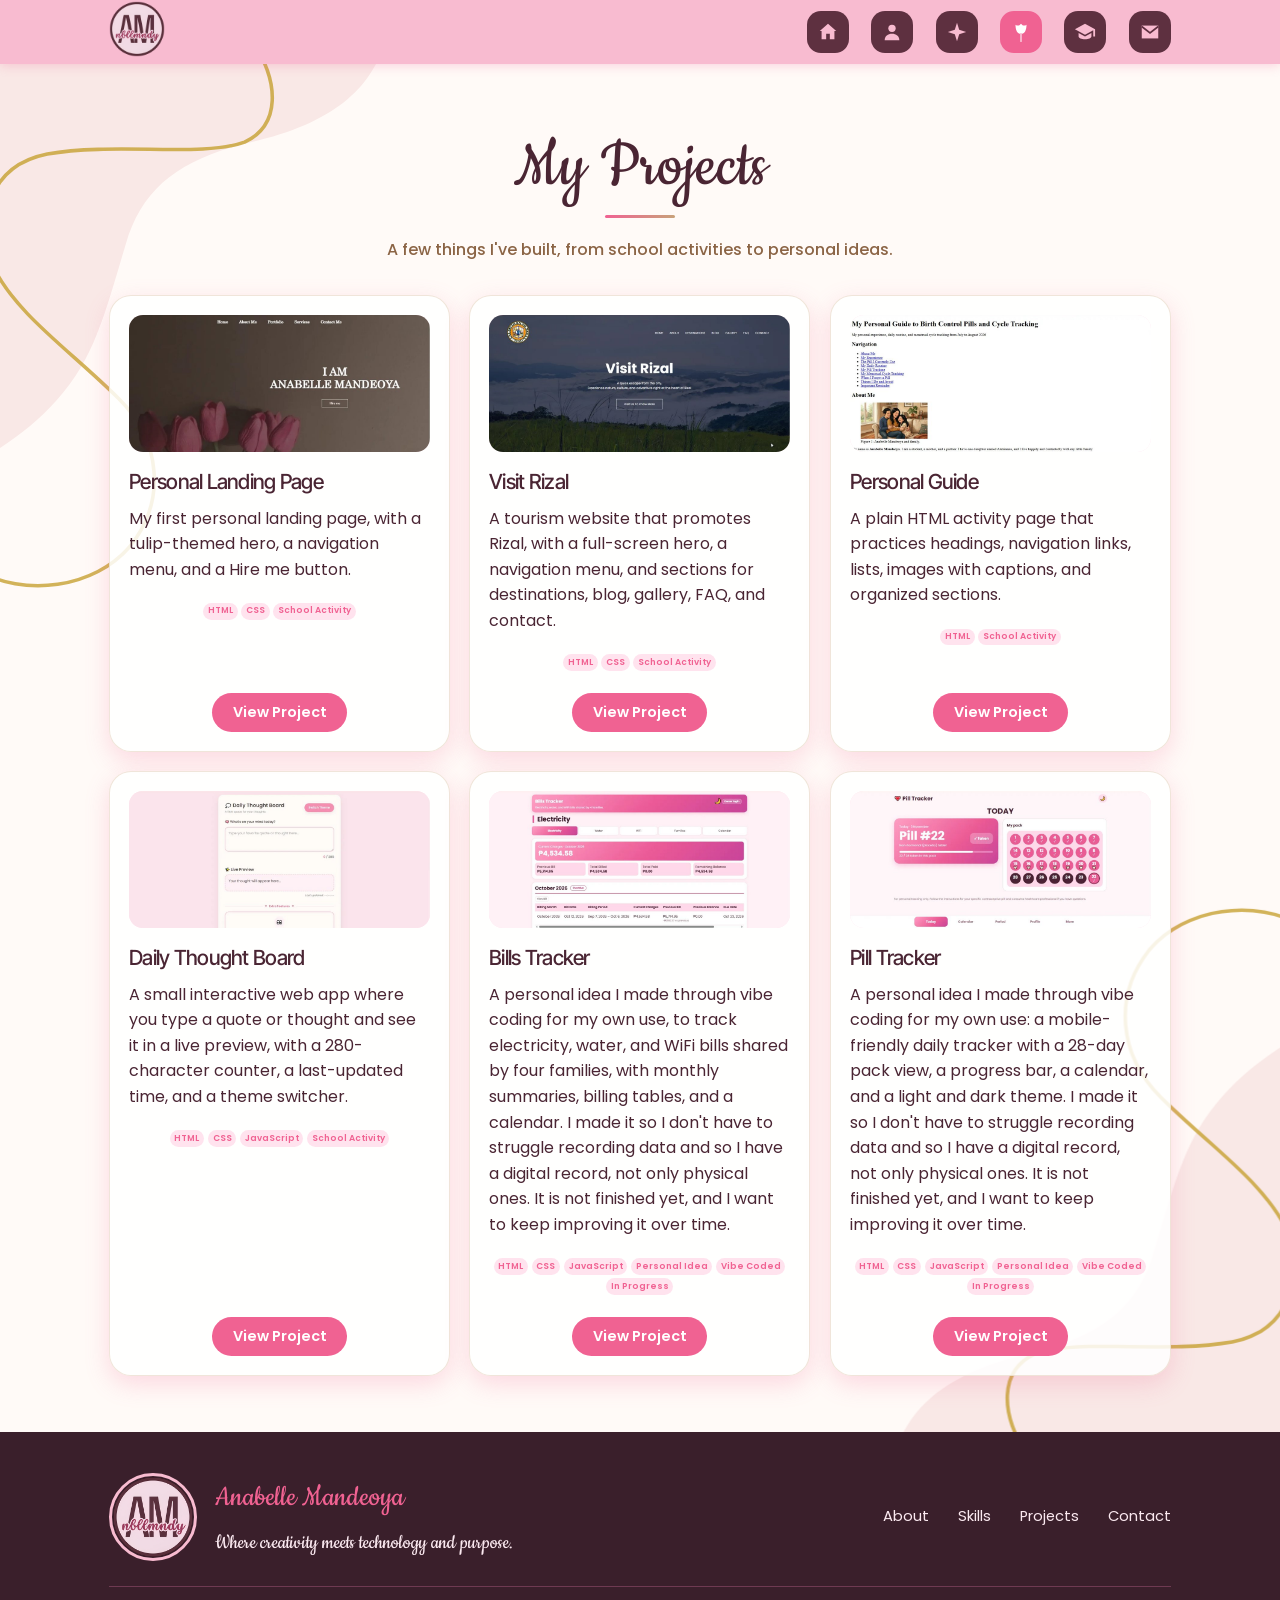
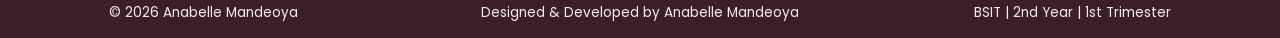
==== projects.html @ c0cf64c8 "Add files via upload" ====
<!doctype html>
<html lang="en">
  <head>
    <meta charset="UTF-8" />
    <meta
      name="viewport"
      content="width=device-width, initial-scale=1, viewport-fit=cover"
    />
    <script>
      document.documentElement.classList.add("js");
    </script>
    <title>My Projects | Anabelle Mandeoya</title>
    <link rel="preconnect" href="https://fonts.googleapis.com" />
    <link rel="preconnect" href="https://fonts.gstatic.com" crossorigin />
    <link
      href="https://fonts.googleapis.com/css2?family=Inter+Tight:wght@400;500;600&family=Poppins:wght@400;500;600;700&family=Cookie&display=swap"
      rel="stylesheet"
    />
    <link
      rel="icon"
      type="image/png"
      sizes="256x256"
      href="images/favicon.png"
    />
    <link rel="apple-touch-icon" href="images/favicon.png" />
    <link rel="stylesheet" href="style.css" />
  </head>
  <body>
    <svg style="position: absolute; width: 0; height: 0" aria-hidden="true">
      <symbol id="tulip" viewBox="0 0 40 70">
        <path
          d="M20 68V30"
          stroke="#7fa38a"
          stroke-width="3"
          stroke-linecap="round"
        />
        <path d="M20 58c-8-2-12-8-12-14 6 1 11 5 12 14z" fill="#9dc2a5" />
        <path
          d="M8 8c0 14 4 26 12 26s12-12 12-26c-4 3-8 3-12-2-4 5-8 5-12 2z"
          fill="#f06292"
        />
        <path d="M20 6c-2 8-2 18 0 28 2-10 2-20 0-28z" fill="#f8b4cb" />
      </symbol>
      <defs>
        <linearGradient id="igg" x1="0" y1="1" x2="1" y2="0">
          <stop offset="0" stop-color="#feda75" />
          <stop offset=".3" stop-color="#fa7e1e" />
          <stop offset=".55" stop-color="#d62976" />
          <stop offset=".8" stop-color="#962fbf" />
          <stop offset="1" stop-color="#4f5bd5" />
        </linearGradient>
      </defs>
      <symbol id="i-html" viewBox="0 0 48 48">
        <path d="M7 5h34l-3.1 34.5L24 44l-13.9-4.5z" fill="#E44D26" />
        <path d="M24 8v33.8l11.3-3.600L38 8z" fill="#F16529" />
        <text
          x="24"
          y="31"
          text-anchor="middle"
          font-family="Poppins,Arial,sans-serif"
          font-weight="700"
          font-size="20"
          fill="#fff"
        >
          5
        </text>
      </symbol>
      <symbol id="i-css" viewBox="0 0 48 48">
        <path d="M7 5h34l-3.1 34.5L24 44l-13.9-4.5z" fill="#1572B6" />
        <path d="M24 8v33.8l11.3-3.600L38 8z" fill="#33A9DC" />
        <text
          x="24"
          y="31"
          text-anchor="middle"
          font-family="Poppins,Arial,sans-serif"
          font-weight="700"
          font-size="20"
          fill="#fff"
        >
          3
        </text>
      </symbol>
      <symbol id="i-js" viewBox="0 0 48 48">
        <rect x="5" y="5" width="38" height="38" rx="3" fill="#F7DF1E" />
        <text
          x="40"
          y="39"
          text-anchor="end"
          font-family="Poppins,Arial,sans-serif"
          font-weight="700"
          font-size="17"
          fill="#000"
        >
          JS
        </text>
      </symbol>
      <symbol id="i-git" viewBox="0 0 48 48">
        <rect
          x="9"
          y="9"
          width="30"
          height="30"
          rx="4"
          transform="rotate(45 24 24)"
          fill="#F05032"
        />
        <path
          d="M24 17v14M25 19l6 5"
          stroke="#fff"
          stroke-width="2.6"
          stroke-linecap="round"
          fill="none"
        />
        <circle cx="24" cy="16" r="3.2" fill="#fff" />
        <circle cx="24" cy="32" r="3.2" fill="#fff" />
        <circle cx="32" cy="25" r="3.2" fill="#fff" />
      </symbol>
      <symbol id="i-fb" viewBox="0 0 48 48">
        <circle cx="24" cy="24" r="21" fill="#1877F2" />
        <path
          d="M26.5 40V27h4.200l.8-5.200h-5v-3.100c0-1.5.7-2.8 2.9-2.800h2.200v-4.400c-.4-.1-1.9-.3-3.6-.3-4.2 0-6.7 2.6-6.7 7.100v3.500H17V27h4.300v13z"
          fill="#fff"
        />
      </symbol>
      <symbol id="i-ig" viewBox="0 0 48 48">
        <rect x="5" y="5" width="38" height="38" rx="11" fill="url(#igg)" />
        <rect
          x="13"
          y="13"
          width="22"
          height="22"
          rx="7"
          fill="none"
          stroke="#fff"
          stroke-width="3"
        />
        <circle
          cx="24"
          cy="24"
          r="5.5"
          fill="none"
          stroke="#fff"
          stroke-width="3"
        />
        <circle cx="31" cy="17" r="1.8" fill="#fff" />
      </symbol>
      <symbol id="i-in" viewBox="0 0 48 48">
        <rect x="5" y="5" width="38" height="38" rx="6" fill="#0A66C2" />
        <rect x="12" y="19" width="5" height="16" fill="#fff" />
        <circle cx="14.5" cy="13.5" r="3" fill="#fff" />
        <path
          d="M21 19h4.800v2.300c.9-1.6 2.7-2.7 5-2.7 4.5 0 5.4 3 5.4 6.800V35h-5v-8.300c0-2-.1-3.7-2.4-3.700s-2.8 1.8-2.8 3.600V35h-5z"
          fill="#fff"
        />
      </symbol>
      <symbol id="i-gh" viewBox="0 0 24 24">
        <path
          fill="#181717"
          d="M12 .297c-6.630 0-12 5.373-12 12 0 5.303 3.438 9.8 8.205 11.385.6.113.82-.258.82-.577 0-.285-.01-1.040-.015-2.040-3.338.724-4.042-1.610-4.042-1.610C4.422 18.070 3.633 17.7 3.633 17.700c-1.087-.744.084-.729.084-.729 1.205.084 1.838 1.236 1.838 1.236 1.070 1.835 2.809 1.305 3.495.998.108-.776.417-1.305.76-1.605-2.665-.3-5.466-1.332-5.466-5.930 0-1.310.465-2.380 1.235-3.220-.135-.303-.54-1.523.105-3.176 0 0 1.005-.322 3.3 1.230.96-.267 1.980-.399 3-.405 1.020.006 2.040.138 3 .405 2.280-1.552 3.285-1.230 3.285-1.230.645 1.653.24 2.873.12 3.176.765.84 1.230 1.910 1.230 3.220 0 4.610-2.805 5.625-5.475 5.920.42.36.81 1.096.81 2.220 0 1.606-.015 2.896-.015 3.286 0 .315.21.69.825.57C20.565 22.092 24 17.592 24 12.297c0-6.627-5.373-12-12-12"
        />
      </symbol>
      <symbol id="i-tel" viewBox="0 0 48 48">
        <circle cx="24" cy="24" r="21" fill="#25B866" />
        <g transform="translate(12 12)">
          <path
            fill="#fff"
            d="M6.62 10.79c1.44 2.83 3.76 5.14 6.59 6.59l2.2-2.2c.27-.27.67-.36 1.02-.24 1.12.37 2.33.57 3.57.57.55 0 1 .45 1 1V20c0 .55-.45 1-1 1-9.39 0-17-7.61-17-17 0-.55.45-1 1-1h3.5c.55 0 1 .45 1 1 0 1.25.2 2.45.57 3.57.11.35.03.74-.25 1.02l-2.2 2.2z"
          />
        </g>
      </symbol>
      <symbol id="i-php" viewBox="0 0 48 48">
        <ellipse cx="24" cy="24" rx="21" ry="13" fill="#777BB4" />
        <text
          x="24"
          y="29"
          text-anchor="middle"
          font-family="Poppins,Arial,sans-serif"
          font-weight="700"
          font-size="14"
          fill="#fff"
        >
          php
        </text>
      </symbol>
      <symbol id="i-py" viewBox="0 0 48 48">
        <rect x="5" y="5" width="38" height="38" rx="9" fill="#3776AB" />
        <path d="M43 24v10a9 9 0 0 1-9 9H24z" fill="#FFD43B" />
        <text
          x="24"
          y="31"
          text-anchor="middle"
          font-family="Poppins,Arial,sans-serif"
          font-weight="700"
          font-size="18"
          fill="#fff"
        >
          Py
        </text>
      </symbol>
      <symbol id="i-cpp" viewBox="0 0 48 48">
        <path d="M24 3l18 10.500v21L24 45 6 34.500v-21z" fill="#00599C" />
        <text
          x="24"
          y="30"
          text-anchor="middle"
          font-family="Poppins,Arial,sans-serif"
          font-weight="700"
          font-size="15"
          fill="#fff"
        >
          C++
        </text>
      </symbol>
      <symbol id="i-sql" viewBox="0 0 48 48">
        <path d="M7 11v26c0 4 7.6 7 17 7s17-3 17-7V11z" fill="#4479A1" />
        <ellipse cx="24" cy="11" rx="17" ry="7" fill="#8DB8D6" />
        <path
          d="M7 21c0 4 7.6 7 17 7s17-3 17-7M7 31c0 4 7.6 7 17 7s17-3 17-7"
          fill="none"
          stroke="#fff"
          stroke-width="2"
          opacity=".7"
        />
      </symbol>
      <symbol id="m-fb" viewBox="0 0 48 48">
        <path
          fill="currentColor"
          d="M26.5 40V27h4.200l.8-5.200h-5v-3.100c0-1.5.7-2.8 2.9-2.800h2.200v-4.400c-.4-.1-1.9-.3-3.6-.3-4.2 0-6.7 2.6-6.7 7.100v3.500H17V27h4.300v13z"
        />
      </symbol>
      <symbol id="m-ig" viewBox="0 0 48 48">
        <rect
          x="9"
          y="9"
          width="30"
          height="30"
          rx="9"
          fill="none"
          stroke="currentColor"
          stroke-width="3.6"
        />
        <circle
          cx="24"
          cy="24"
          r="7"
          fill="none"
          stroke="currentColor"
          stroke-width="3.6"
        />
        <circle cx="33" cy="15" r="2.2" fill="currentColor" />
      </symbol>
      <symbol id="m-in" viewBox="0 0 48 48">
        <rect x="10" y="19" width="6" height="19" fill="currentColor" />
        <circle cx="13" cy="12.5" r="3.4" fill="currentColor" />
        <path
          fill="currentColor"
          d="M21 19h5.700v2.800c1.1-1.9 3.2-3.2 6-3.2 5.3 0 6.3 3.5 6.3 8V38h-6v-9.800c0-2.3-.1-4.3-2.8-4.300s-3.2 2.1-3.2 4.200V38h-6z"
        />
      </symbol>
      <symbol id="m-gh" viewBox="0 0 24 24">
        <path
          fill="currentColor"
          d="M12 .297c-6.630 0-12 5.373-12 12 0 5.303 3.438 9.8 8.205 11.385.6.113.82-.258.82-.577 0-.285-.01-1.040-.015-2.040-3.338.724-4.042-1.610-4.042-1.610C4.422 18.070 3.633 17.7 3.633 17.700c-1.087-.744.084-.729.084-.729 1.205.084 1.838 1.236 1.838 1.236 1.070 1.835 2.809 1.305 3.495.998.108-.776.417-1.305.76-1.605-2.665-.3-5.466-1.332-5.466-5.930 0-1.310.465-2.380 1.235-3.220-.135-.303-.54-1.523.105-3.176 0 0 1.005-.322 3.3 1.230.96-.267 1.980-.399 3-.405 1.020.006 2.040.138 3 .405 2.280-1.552 3.285-1.230 3.285-1.230.645 1.653.24 2.873.12 3.176.765.84 1.230 1.910 1.230 3.220 0 4.610-2.805 5.625-5.475 5.920.42.36.81 1.096.81 2.220 0 1.606-.015 2.896-.015 3.286 0 .315.21.69.825.57C20.565 22.092 24 17.592 24 12.297c0-6.627-5.373-12-12-12"
        />
      </symbol>
      <symbol id="i-tt" viewBox="0 0 48 48">
        <rect x="4" y="4" width="40" height="40" rx="10" fill="#111" />
        <g transform="translate(8.5 8.5) scale(1.350)">
          <path
            transform="translate(-.8 -.8)"
            fill="#25F4EE"
            d="M16.6 5.820A4.280 4.280 0 0 1 15.540 3h-3.090v12.400a2.590 2.590 0 0 1-2.590 2.500c-1.420 0-2.6-1.160-2.6-2.6 0-1.720 1.660-3.010 3.370-2.480V9.660c-3.450-.46-6.470 2.220-6.470 5.640 0 3.330 2.760 5.7 5.690 5.7 3.140 0 5.690-2.550 5.690-5.700V9.010a7.350 7.350 0 0 0 4.3 1.380V7.300s-1.880.09-3.240-1.480z"
          />
          <path
            transform="translate(.8 .8)"
            fill="#FE2C55"
            d="M16.6 5.820A4.280 4.280 0 0 1 15.540 3h-3.090v12.400a2.590 2.590 0 0 1-2.590 2.500c-1.420 0-2.6-1.160-2.6-2.6 0-1.720 1.660-3.010 3.370-2.480V9.660c-3.450-.46-6.470 2.220-6.470 5.640 0 3.330 2.760 5.7 5.690 5.7 3.140 0 5.690-2.550 5.690-5.700V9.010a7.350 7.350 0 0 0 4.3 1.380V7.300s-1.880.09-3.240-1.480z"
          />
          <path
            fill="#fff"
            d="M16.6 5.820A4.280 4.280 0 0 1 15.540 3h-3.090v12.400a2.590 2.590 0 0 1-2.590 2.500c-1.420 0-2.6-1.160-2.6-2.6 0-1.720 1.660-3.010 3.370-2.480V9.660c-3.450-.46-6.470 2.220-6.470 5.640 0 3.330 2.760 5.7 5.690 5.7 3.140 0 5.690-2.550 5.690-5.700V9.010a7.350 7.350 0 0 0 4.3 1.380V7.300s-1.880.09-3.240-1.480z"
          />
        </g>
      </symbol>
      <symbol id="m-tt" viewBox="0 0 24 24">
        <path
          fill="currentColor"
          d="M16.6 5.82A4.28 4.28 0 0 1 15.54 3h-3.09v12.4a2.59 2.59 0 0 1-2.59 2.5c-1.42 0-2.6-1.16-2.6-2.6 0-1.72 1.66-3.01 3.37-2.48V9.66c-3.45-.46-6.47 2.22-6.47 5.64 0 3.33 2.76 5.7 5.69 5.7 3.14 0 5.69-2.55 5.69-5.7V9.01a7.35 7.35 0 0 0 4.3 1.38V7.3s-1.88.09-3.24-1.48z"
        />
      </symbol>
    </svg>

    <header class="nav">
      <div class="wrap nav-in">
        <a href="index.html" class="logo" aria-label="nbll_mndy home"
          ><img class="logo-img" src="images/logo.png" alt="nbll_mndy logo"
        /></a>
        <button
          id="menu-btn"
          class="menu-btn"
          aria-label="Open menu"
          aria-expanded="false"
        >
          <span></span><span></span><span></span>
        </button>
        <nav id="links" class="links" aria-label="Main">
          <a class="nav-ico" href="index.html" aria-label="Home"
            ><span class="ib"
              ><svg viewBox="0 0 24 24">
                <path d="M12 3 3 11h2v9h5v-6h4v6h5v-9h2z" /></svg></span
            ><span class="lbl">Home</span></a
          ><a class="nav-ico" href="about.html" aria-label="About Me"
            ><span class="ib"
              ><svg viewBox="0 0 24 24">
                <circle cx="12" cy="8" r="4" />
                <path d="M4 21c0-4.4 3.6-7 8-7s8 2.6 8 7z" /></svg></span
            ><span class="lbl">About Me</span></a
          ><a class="nav-ico" href="skills.html" aria-label="Skills"
            ><span class="ib"
              ><svg viewBox="0 0 24 24">
                <path
                  d="M12 2l2.4 7.6L22 12l-7.6 2.4L12 22l-2.4-7.6L2 12l7.6-2.4z"
                /></svg></span
            ><span class="lbl">Skills</span></a
          ><a
            class="nav-ico"
            href="projects.html"
            aria-current="page"
            aria-label="Projects"
            ><span class="ib"
              ><svg viewBox="0 0 24 24">
                <path
                  d="M6 4c0 6 2 10 6 10s6-4 6-10c-2 1.5-4 1.5-6-1-2 2.5-4 2.5-6 1z"
                />
                <path
                  d="M12 14v8"
                  stroke="#f8bbd0"
                  stroke-width="2"
                  stroke-linecap="round"
                /></svg></span
            ><span class="lbl">Projects</span></a
          ><a class="nav-ico" href="education.html" aria-label="Education"
            ><span class="ib"
              ><svg viewBox="0 0 24 24">
                <path d="M12 3 1 9l11 6 9-4.9V17h2V9z" />
                <path
                  d="M5 13.2V17c0 1.7 3.1 3 7 3s7-1.3 7-3v-3.8l-7 3.8z"
                /></svg></span
            ><span class="lbl">Education</span></a
          >
          <a class="nav-ico" href="contact.html" aria-label="Contact Me"
            ><span class="ib"
              ><svg viewBox="0 0 24 24">
                <path d="M3 5h18v14H3z" />
                <path
                  d="M3 6l9 7 9-7"
                  fill="none"
                  stroke="#5e3040"
                  stroke-width="1.8"
                /></svg></span
            ><span class="lbl">Contact Me</span></a
          >
        </nav>
      </div>
    </header>

    <main>
      <div class="band b-projects">
        <section id="projects" class="wrap">
          <h2 class="title">My Projects</h2>
          <p class="sub">
            A few things I've built, from school activities to personal ideas.
          </p>
          <div class="proj-grid">
            <article class="card proj">
              <img
                src="images/project1.jpg"
                alt="Screenshot of my personal landing page"
              />
              <h3>Personal Landing Page</h3>
              <p>
                My first personal landing page, with a tulip-themed hero, a
                navigation menu, and a Hire me button.
              </p>
              <div class="tags">
                <span>HTML</span><span>CSS</span><span>School Activity</span>
              </div>
              <a
                class="btn"
                href="https://mandymandeoya.github.io/nbll.mndy/"
                target="_blank"
                rel="noopener"
                >View Project</a
              >
            </article>
            <article class="card proj">
              <img
                src="images/project2.jpg"
                alt="Screenshot of the Visit Rizal website"
              />
              <h3>Visit Rizal</h3>
              <p>
                A tourism website that promotes Rizal, with a full-screen hero,
                a navigation menu, and sections for destinations, blog, gallery,
                FAQ, and contact.
              </p>
              <div class="tags">
                <span>HTML</span><span>CSS</span><span>School Activity</span>
              </div>
              <a
                class="btn"
                href="https://mandymandeoya.github.io/finalactatolcc/"
                target="_blank"
                rel="noopener"
                >View Project</a
              >
            </article>
            <article class="card proj">
              <img
                src="images/project3.jpg"
                alt="Screenshot of my OLWS1 activity page"
              />
              <h3>Personal Guide</h3>
              <p>
                A plain HTML activity page that practices headings, navigation
                links, lists, images with captions, and organized sections.
              </p>
              <div class="tags">
                <span>HTML</span><span>School Activity</span>
              </div>
              <a
                class="btn"
                href="https://mandymandeoya.github.io/pull_the_inspection_actOLWS1/"
                target="_blank"
                rel="noopener"
                >View Project</a
              >
            </article>
            <article class="card proj">
              <img
                src="images/project4.jpg"
                alt="Screenshot of the Daily Thought Board app"
              />
              <h3>Daily Thought Board</h3>
              <p>
                A small interactive web app where you type a quote or thought
                and see it in a live preview, with a 280-character counter, a
                last-updated time, and a theme switcher.
              </p>
              <div class="tags">
                <span>HTML</span><span>CSS</span><span>JavaScript</span
                ><span>School Activity</span>
              </div>
              <a
                class="btn"
                href="https://mandymandeoya.github.io/livemessagepreview_nbllmndy/"
                target="_blank"
                rel="noopener"
                >View Project</a
              >
            </article>
            <article class="card proj">
              <img
                src="images/project5.jpg"
                alt="Screenshot of the Bills Tracker app"
              />
              <h3>Bills Tracker</h3>
              <p>
                A personal idea I made through vibe coding for my own use, to
                track electricity, water, and WiFi bills shared by four
                families, with monthly summaries, billing tables, and a
                calendar. I made it so I don't have to struggle recording data
                and so I have a digital record, not only physical ones. It is
                not finished yet, and I want to keep improving it over time.
              </p>
              <div class="tags">
                <span>HTML</span><span>CSS</span><span>JavaScript</span
                ><span>Personal Idea</span><span>Vibe Coded</span>
                <span>In Progress</span>
              </div>
              <a
                class="btn"
                href="https://mandymandeoya.github.io/bills-tracker_nbllmndy/"
                target="_blank"
                rel="noopener"
                >View Project</a
              >
            </article>
            <article class="card proj">
              <img
                src="images/project6.jpg"
                alt="Screenshot of the Pill Tracker app"
              />
              <h3>Pill Tracker</h3>
              <p>
                A personal idea I made through vibe coding for my own use: a
                mobile-friendly daily tracker with a 28-day pack view, a
                progress bar, a calendar, and a light and dark theme. I made it
                so I don't have to struggle recording data and so I have a
                digital record, not only physical ones. It is not finished yet,
                and I want to keep improving it over time.
              </p>
              <div class="tags">
                <span>HTML</span><span>CSS</span><span>JavaScript</span
                ><span>Personal Idea</span><span>Vibe Coded</span>
                <span>In Progress</span>
              </div>
              <a
                class="btn"
                href="https://mandymandeoya.github.io/pill-tracker_nbllmndy/"
                target="_blank"
                rel="noopener"
                >View Project</a
              >
            </article>
          </div>
        </section>
      </div>
    </main>

    <footer class="foot">
      <div class="wrap foot-in">
        <div class="foot-brand">
          <span class="foot-logo"
            ><img src="images/logo.png" alt="nbll_mndy logo"
          /></span>
          <div>
            <strong class="accent cookie-name">Anabelle Mandeoya</strong>
            <p class="cookie-line">
              Where creativity meets technology and purpose.
            </p>
          </div>
        </div>
        <nav class="foot-links" aria-label="Quick Links">
          <a href="about.html">About</a><a href="skills.html">Skills</a
          ><a href="projects.html">Projects</a
          ><a href="contact.html">Contact</a>
        </nav>
      </div>
      <div class="wrap">
        <div class="copy foot-bottom">
          <p class="foot-left">
            © <span id="year">2026</span> Anabelle Mandeoya
          </p>
          <p class="foot-mid">Designed &amp; Developed by Anabelle Mandeoya</p>
          <p class="foot-right">BSIT | 2nd Year | 1st Trimester</p>
        </div>
      </div>
    </footer>

    <button id="to-top" class="to-top" type="button" aria-label="Back to top">
      <svg viewBox="0 0 24 24" aria-hidden="true">
        <path
          d="M12 19V6M6 11l6-6 6 6"
          fill="none"
          stroke="#fff"
          stroke-width="2.6"
          stroke-linecap="round"
          stroke-linejoin="round"
        />
      </svg>
    </button>
    <script src="script.js"></script>
  </body>
</html>
---- style.css ----
:root {
  color-scheme: light;
  --beige: #f6ede2;
  --sand: #e9d7c2;
  --latte: #c8a27a;
  --latte-d: #8b6445;
  --white: #fff;
  --light: #ffe3ee;
  --rose: #f8bbd0;
  --pink: #f06292;
  --maroon: #5e3040;
  --text: #4a2533;
  --shadow: 0 8px 24px rgba(240, 98, 146, 0.22);
}
* {
  box-sizing: border-box;
}
html {
  scroll-behavior: smooth;
  scroll-padding-top: 76px;
}
body {
  margin: 0;
  font-family: "Poppins", sans-serif;
  color: var(--text);
  background: #fff;
  line-height: 1.6;
  overflow-x: hidden;
}
img {
  max-width: 100%;
}
h1,
h2,
h3,
.logo {
  font-family: "Inter Tight", "Helvetica Neue", Arial, sans-serif;
  font-weight: 500;
  letter-spacing: -0.035em;
  line-height: 1.1;
  margin: 0 0 0.4rem;
}
h3 {
  font-size: 1.3rem;
}
a {
  color: var(--pink);
}
a:focus-visible,
button:focus-visible,
input:focus-visible,
textarea:focus-visible {
  outline: 3px solid var(--pink);
  outline-offset: 2px;
}
.wrap {
  max-width: 1100px;
  margin: 0 auto;
  padding: 0 1.2rem;
}
.accent {
  color: var(--pink);
}

/* Navbar */
.nav {
  position: sticky;
  top: 0;
  z-index: 20;
  background: var(--rose);
  padding-top: env(safe-area-inset-top, 0px);
  box-shadow: 0 2px 10px rgba(240, 98, 146, 0.25);
}
.nav-in {
  display: flex;
  justify-content: space-between;
  align-items: center;
  min-height: 64px;
}
.logo {
  font-weight: 500;
  font-size: 1.45rem;
  color: var(--maroon);
  text-decoration: none;
}
.links {
  display: flex;
  align-items: center;
  gap: 1.4rem;
}
.links a {
  color: var(--maroon);
  text-decoration: none;
  font-weight: 500;
}
.links a:hover {
  color: #fff;
}
.links a.btn {
  font-weight: 600;
}
.menu-btn {
  display: none;
  border: 0;
  background: #fff;
  border-radius: 12px;
  width: 42px;
  height: 42px;
  padding: 0;
  cursor: pointer;
}
.menu-btn span {
  display: block;
  width: 20px;
  height: 2px;
  margin: 5px auto;
  background: var(--maroon);
  border-radius: 2px;
}
.nav-ico {
  position: relative;
  display: inline-flex;
  align-items: center;
  text-decoration: none;
}
.ib {
  display: grid;
  place-items: center;
  width: 42px;
  height: 42px;
  border-radius: 14px;
  background: var(--maroon);
  transition:
    transform 0.15s,
    background 0.15s;
}
.ib svg {
  width: 22px;
  height: 22px;
  fill: var(--rose);
}
.nav-ico:hover .ib,
.nav-ico:focus-visible .ib {
  transform: scale(1.1);
  background: var(--pink);
}
.nav-ico:hover .ib svg,
.nav-ico:focus-visible .ib svg {
  fill: #fff;
}
.links .nav-ico .lbl {
  position: absolute;
  top: calc(100% + 8px);
  left: 50%;
  transform: translateX(-50%);
  white-space: nowrap;
  background: var(--maroon);
  color: #fff;
  font-size: 0.75rem;
  font-weight: 500;
  padding: 3px 10px;
  border-radius: 8px;
  opacity: 0;
  visibility: hidden;
  pointer-events: none;
  transition: opacity 0.15s;
}
.links .nav-ico:last-child .lbl {
  left: auto;
  right: 0;
  transform: none;
}
.links .nav-ico:hover .lbl,
.links .nav-ico:focus-visible .lbl {
  opacity: 1;
  visibility: visible;
}
.btn {
  display: inline-block;
  border: 0;
  background: var(--pink);
  color: #fff;
  font:
    600 0.9rem "Poppins",
    sans-serif;
  padding: 0.55rem 1.3rem;
  border-radius: 99px;
  text-decoration: none;
  cursor: pointer;
  margin-top: 8px;
}
.btn.outline {
  margin: 0;
  background: transparent;
  color: var(--maroon);
  border: 2px solid var(--maroon);
}
.btn.outline:hover {
  background: var(--maroon);
  color: #fff;
}

/* Hero: your photo fills the whole left side, text sits on the tulip background on the right */
.hero {
  display: grid;
  grid-template-columns: minmax(0, 2fr) minmax(0, 3fr);
  min-height: calc(100vh - 64px);
}
.hero-photo {
  position: relative;
  min-height: 340px;
  background: linear-gradient(160deg, #fff, var(--rose));
}
.photo {
  position: absolute;
  inset: 0;
  width: 100%;
  height: 100%;
  object-fit: cover;
  object-position: 55% 38%;
}
.hero-right {
  display: flex;
  flex-direction: column;
  justify-content: center;
  text-align: center;
  padding: 3rem 2rem clamp(9rem, 34vh, 18rem);
  background:
    url("images/wallpaper.jpg") center bottom/cover no-repeat,
    linear-gradient(180deg, #ffe3ee, #f06292);
}
.hero-text {
  max-width: 560px;
  margin: 0 auto;
}
.hero .accent {
  color: #d81b60;
}
.hero h1 {
  font-size: clamp(2.1rem, 4.6vw, 3.8rem);
  line-height: 1.05;
  margin: 0 0 0.5rem;
}
.hero h2 {
  font-size: clamp(1.3rem, 2.6vw, 1.9rem);
  font-weight: 400;
}
.hero p {
  margin: 0.5rem 0 0;
  font-weight: 500;
}

/* Sections (white > light pink > pink gradient) */
.band section {
  padding-top: 4rem;
  padding-bottom: 3.5rem;
}
.title {
  text-align: center;
  margin-bottom: clamp(1.6rem, 3.5vw, 2.4rem);
  font-size: clamp(1.9rem, 4.2vw, 2.7rem);
}
.card {
  background: rgba(255, 255, 255, 0.85);
  border-radius: 22px;
  padding: 1.2rem;
  box-shadow: var(--shadow);
}
.card p {
  margin: 0.3rem 0;
}
.cards2 {
  align-items: start;
  display: grid;
  grid-template-columns: repeat(2, 1fr);
  gap: 1.2rem;
}
.cards3 {
  display: grid;
  grid-template-columns: repeat(3, 1fr);
  gap: 1.2rem;
}
.cards4 {
  display: grid;
  grid-template-columns: repeat(4, 1fr);
  gap: 1.2rem;
}
.about {
  display: grid;
  grid-template-columns: 260px 1fr;
  gap: 2rem;
  align-items: center;
}
.avatar {
  width: 240px;
  height: 240px;
  border-radius: 50%;
  object-fit: cover;
  object-position: 50% 40%;
  border: 6px solid #fff;
  background: var(--rose);
  box-shadow: var(--shadow);
  justify-self: center;
}
.about .cards3 {
  margin-top: 1rem;
}
.tile {
  display: grid;
  place-items: center;
  width: 64px;
  height: 64px;
  margin: 0 auto 12px;
  border-radius: 20px;
  background: var(--maroon);
  color: var(--rose);
  font:
    700 1rem "Poppins",
    sans-serif;
}
.meter {
  height: 10px;
  border-radius: 99px;
  background: var(--light);
  overflow: hidden;
}
.meter span {
  display: block;
  height: 100%;
  background: linear-gradient(90deg, var(--rose), var(--pink));
  border-radius: 99px;
}
.note {
  text-align: center;
  font-size: 0.85rem;
  margin-top: 1.4rem;
}
.proj img {
  width: 100%;
  aspect-ratio: 1000/456;
  object-fit: cover;
  object-position: top center;
  border-radius: 14px;
  background: var(--light);
  margin-bottom: 8px;
}
.proj {
  display: flex;
  flex-direction: column;
}
.proj .tags {
  display: flex;
  flex-wrap: wrap;
  justify-content: center;
  gap: 0.4em;
  font-size: 0.75rem;
}
.proj .btn {
  margin-top: auto;
  align-self: center;
}
.proj-grid {
  display: flex;
  flex-wrap: wrap;
  justify-content: center;
  gap: 1.2rem;
}
.proj-grid .proj {
  flex: 0 1 calc((100% - 2.4rem) / 3);
}
.tags {
  display: flex;
  gap: 6px;
  flex-wrap: wrap;
}
.tags span {
  background: var(--light);
  color: var(--pink);
  font-size: 1em;
  font-weight: 600;
  padding: 0.15em 0.55em;
  border-radius: 99px;
  white-space: nowrap;
}
label {
  display: block;
  margin-top: 8px;
  font-size: 0.85rem;
  font-weight: 500;
}
input,
textarea {
  width: 100%;
  padding: 0.6rem 0.8rem;
  border: 2px solid var(--light);
  border-radius: 14px;
  font: inherit;
  background: #fff;
  color: #4a2533;
  caret-color: var(--pink);
}
input::placeholder,
textarea::placeholder {
  color: #a07b8a;
}
#form-msg {
  min-height: 1.4rem;
  font-size: 0.85rem;
  font-weight: 500;
}

/* Footer */
.foot {
  background: #3a1f2b;
  color: #fbe9f0;
  padding: 2.5rem 0 calc(env(safe-area-inset-bottom, 0px) + 1rem);
}
.foot a {
  color: var(--rose);
  text-decoration: none;
}
.foot-in {
  display: grid;
  grid-template-columns: 2fr 1fr 1fr;
  gap: 1.5rem;
}
.foot p {
  margin: 0.3rem 0;
}
.copy {
  text-align: center;
  font-size: 0.8rem;
  border-top: 1px solid #6e3a52;
  margin-top: 1.5rem;
  padding-top: 1rem;
}

/* Tablet */
@media (max-width: 900px) {
  .proj-grid .proj {
    flex-basis: calc((100% - 1.2rem) / 2);
  }
  .hero {
    grid-template-columns: 1fr;
    min-height: 0;
  }
  .hero-photo {
    min-height: clamp(320px, 85vw, 520px);
  }
  .hero-right {
    justify-content: flex-start;
    min-height: 480px;
    padding: 2.5rem 1.2rem 11rem;
  }
  .apps {
    grid-template-columns: repeat(3, auto);
  }
  .about {
    grid-template-columns: 1fr;
    text-align: center;
  }
  .cards3,
  .cards4 {
    grid-template-columns: repeat(2, 1fr);
  }
}
/* Phone */
@media (max-width: 640px) {
  .proj-grid .proj {
    flex-basis: 100%;
  }
  .soc {
    font-size: 0.68rem;
    gap: 3px;
  }
  .soc svg {
    width: min(44px, 100%);
    height: auto;
    aspect-ratio: 1;
  }
  .menu-btn {
    display: block;
  }
  .links {
    display: none;
    position: absolute;
    top: 100%;
    left: 0;
    right: 0;
    flex-direction: column;
    align-items: stretch;
    gap: 0.6rem;
    padding: 1rem 1.2rem;
    background: var(--rose);
    text-align: center;
  }
  .links.open {
    display: flex;
  }
  .links .nav-ico {
    gap: 0.8rem;
    justify-content: flex-start;
  }
  .links .nav-ico .lbl {
    position: static;
    transform: none;
    opacity: 1;
    visibility: visible;
    background: none;
    color: var(--maroon);
    font-size: 1rem;
    font-weight: 500;
    padding: 0;
  }
  .cards2,
  .cards3,
  .cards4,
  .foot-in {
    grid-template-columns: 1fr;
  }
  .foot-in {
    text-align: center;
  }
}

/* Brand icons */
.skill {
  text-align: center;
}
.skill h3 {
  margin: 0.2rem 0 0.6rem;
  font-size: 1.1rem;
}
.skill-ico {
  width: 60px;
  height: 60px;
  display: block;
  margin: 0 auto 4px;
}
.socials {
  display: grid;
  grid-template-columns: repeat(5, minmax(0, 1fr));
  gap: 0.4rem;
  margin-top: 1rem;
}
.soc {
  display: flex;
  flex-direction: column;
  align-items: center;
  gap: 4px;
  min-width: 0;
  text-align: center;
  color: var(--maroon);
  text-decoration: none;
  font-size: 0.8rem;
  font-weight: 600;
}
.soc svg {
  width: 52px;
  height: 52px;
  transition: transform 0.15s;
}
.soc:hover svg,
.soc:focus-visible svg {
  transform: scale(1.1);
}

@media (max-width: 420px) {
  .soc {
    font-size: 0.6rem;
    letter-spacing: -0.2px;
  }
  .soc svg {
    width: min(40px, 100%);
  }
}

/* Animations */
@keyframes fadeUp {
  from {
    opacity: 0;
    transform: translateY(28px);
  }
}
@keyframes fadeIn {
  from {
    opacity: 0;
  }
}
@keyframes popIn {
  from {
    opacity: 0;
    transform: scale(0.6);
  }
}
@keyframes float {
  50% {
    transform: translateY(-8px);
  }
}
@keyframes dropIn {
  from {
    opacity: 0;
    transform: translateY(-14px);
  }
}
@keyframes grow {
  from {
    transform: scaleX(0);
  }
}
.hero.play .hero-photo {
  animation: fadeIn 1s ease backwards;
}
.hero.play .hero-text {
  animation: fadeUp 0.8s ease 0.35s backwards;
}
.logo {
  animation: dropIn 0.6s ease backwards;
}
.nav-ico {
  animation: dropIn 0.5s ease backwards;
}
.nav-ico:nth-child(1) {
  animation-delay: 0.15s;
}
.nav-ico:nth-child(2) {
  animation-delay: 0.25s;
}
.nav-ico:nth-child(3) {
  animation-delay: 0.35s;
}
.nav-ico:nth-child(4) {
  animation-delay: 0.45s;
}
.nav-ico:nth-child(5) {
  animation-delay: 0.55s;
}
.nav-ico:nth-child(6) {
  animation-delay: 0.65s;
}
.js .reveal {
  opacity: 0;
}
.js .reveal.in {
  opacity: 1;
  animation: fadeUp 0.7s ease backwards;
  animation-delay: var(--d, 0s);
}
.meter span {
  transform-origin: left;
}
.js .in .meter span {
  animation: grow 1.1s cubic-bezier(0.2, 0.8, 0.2, 1) 0.3s backwards;
}
.title::after {
  content: "";
  display: block;
  width: 70px;
  height: 3px;
  margin: 0.5rem auto 0;
  border-radius: 3px;
  background: linear-gradient(90deg, var(--pink), var(--latte));
  transition: width 0.8s ease 0.3s;
}
.js .title::after {
  width: 0;
}
.js .title.in::after {
  width: 70px;
}
.card {
  transition:
    transform 0.25s ease,
    box-shadow 0.25s ease;
}
.card:hover {
  transform: translateY(-6px);
  box-shadow: 0 14px 32px rgba(240, 98, 146, 0.35);
}
.proj img {
  transition: transform 0.4s ease;
}
.proj:hover img {
  transform: scale(1.03);
}
.btn {
  transition:
    transform 0.2s ease,
    filter 0.2s ease;
}
.btn:hover {
  transform: translateY(-2px);
}
.soc:hover svg,
.soc:focus-visible svg {
  transform: translateY(-4px) scale(1.1);
}
@media (prefers-reduced-motion: reduce) {
  *,
  *::before,
  *::after {
    animation: none !important;
    transition: none !important;
  }
  .js .reveal {
    opacity: 1;
  }
  .js .title::after {
    width: 70px;
  }
  html {
    scroll-behavior: auto;
  }
}

/* Projects: centered rows (works for 3 or more projects) */
#projects .cards3 {
  display: flex;
  flex-wrap: wrap;
  justify-content: center;
  gap: 1.2rem;
}
#projects .proj {
  flex: 0 1 calc((100% - 2.4rem) / 3);
}
.proj img {
  object-position: top;
}
@media (max-width: 900px) {
  #projects .proj {
    flex-basis: calc((100% - 1.2rem) / 2);
  }
}
@media (max-width: 640px) {
  #projects .proj {
    flex-basis: 100%;
  }
}

/* Content sections */
.cta {
  display: flex;
  gap: 0.8rem;
  justify-content: center;
  flex-wrap: wrap;
  margin-top: 1.4rem;
}
.cta .btn {
  margin-top: 0;
}
.core-grid,
.skill-grid {
  display: flex;
  flex-wrap: wrap;
  justify-content: center;
  gap: 1.2rem;
}
.core-grid {
  margin-top: 2.2rem;
}
.core {
  position: relative;
  flex: 0 1 calc((100% - 2.4rem) / 3);
}
.core .ib {
  width: 48px;
  height: 48px;
  margin-bottom: 0.8rem;
}
.core h3 {
  margin-bottom: 0.3rem;
}
.num {
  position: absolute;
  top: 1rem;
  right: 1.2rem;
  font-weight: 700;
  font-size: 1.6rem;
  color: var(--rose);
}
.about p {
  font-size: 1.1rem;
}
.skill-grid .skill {
  flex: 0 1 calc((100% - 2.4rem) / 3);
  display: flex;
  flex-direction: column;
  align-items: center;
}
.skill .meter {
  width: 100%;
  margin-top: auto;
}
.skill .pct {
  margin: 0.4rem 0 0;
  font-size: 0.85rem;
  font-weight: 600;
  color: var(--pink);
}
.skill .chip {
  margin-top: auto;
  display: inline-block;
  background: var(--light);
  color: var(--pink);
  font-weight: 600;
  font-size: 0.8rem;
  padding: 3px 14px;
  border-radius: 99px;
}
.duo {
  display: flex;
  gap: 6px;
  justify-content: center;
  margin-bottom: 4px;
}
.duo svg {
  width: 50px;
  height: 50px;
}
.lvl {
  margin: 0;
  color: var(--pink);
  font-weight: 600;
  font-size: 0.85rem;
}
.cards2 .wide {
  grid-column: 1/-1;
}
.cards2 ul {
  margin: 0.4rem 0 0;
  padding-left: 1.2rem;
}
.cards2 li {
  margin-bottom: 0.4rem;
}
@media (max-width: 900px) {
  .core {
    flex-basis: calc((100% - 1.2rem) / 2);
  }
  .skill-grid .skill {
    flex-basis: calc((100% - 1.2rem) / 2);
  }
}
@media (max-width: 640px) {
  .core {
    flex-basis: 100%;
  }
  .skill-grid {
    gap: 1rem;
  }
  .skill-grid .skill {
    flex-basis: calc((100% - 1rem) / 2);
  }
  .hero h2 {
    min-height: 0;
  }
}

/* Cookie font, new eyebrow badge, and animated role text */
.hero h1 {
  font-size: clamp(2.1rem, 4.6vw, 3.8rem);
  line-height: 1.05;
}
.foot .cookie-name {
  font-family: "Cookie", cursive;
  font-weight: 400;
  font-size: 2rem;
  letter-spacing: 0;
}
.foot .cookie-line {
  font-family: "Cookie", cursive;
  font-size: 1.4rem;
  line-height: 1.3;
}
.hero .eyebrow {
  display: inline-flex;
  align-items: center;
  gap: 0.55rem;
  padding: 0.35rem 0.9rem;
  border-radius: 99px;
  background: linear-gradient(
    90deg,
    rgba(255, 255, 255, 0.92),
    rgba(255, 227, 238, 0.92)
  );
  border: 1.5px solid #f06292;
  box-shadow: 0 4px 12px rgba(240, 98, 146, 0.25);
  font-size: 0.68rem;
  letter-spacing: 0.2em;
  font-weight: 600;
  color: #d81b60;
  margin: 0 0 0.9rem;
}
.spark {
  color: #f06292;
  font-size: 0.75rem;
  letter-spacing: 0;
  animation: twinkle 2.2s ease-in-out infinite;
}
.spark:last-child {
  animation-delay: 1.1s;
}
@keyframes twinkle {
  50% {
    transform: scale(1.5) rotate(25deg);
    opacity: 0.6;
  }
}
.hero h2.role {
  font-weight: 500;
  min-height: 0;
  margin: 0.7rem 0 1rem;
}
.role span {
  display: inline-block;
  color: #d81b60;
  background: linear-gradient(90deg, #d81b60 0%, #f48fb1 45%, #d81b60 90%);
  background-size: 200% 100%;
  -webkit-background-clip: text;
  background-clip: text;
  -webkit-text-fill-color: transparent;
  animation: shimmer 3.5s linear infinite;
  animation-delay: calc(var(--i) * 0.25s);
}
.hero.play .role span {
  animation:
    wordIn 0.7s cubic-bezier(0.34, 1.56, 0.64, 1) backwards,
    shimmer 3.5s linear infinite;
  animation-delay: calc(0.5s + var(--i) * 0.15s), calc(var(--i) * 0.25s);
}
@keyframes wordIn {
  from {
    opacity: 0;
    transform: translateY(22px) scale(0.8);
  }
}
@keyframes shimmer {
  to {
    background-position: 200% 0;
  }
}
/* Footer social icons */
.f-soc {
  display: flex;
  gap: 0.6rem;
  margin-top: 0.7rem;
}
.foot .f-soc a {
  display: grid;
  place-items: center;
  width: 34px;
  height: 34px;
  border-radius: 50%;
  background: var(--rose);
  color: var(--maroon);
  transition:
    transform 0.2s,
    background 0.2s,
    color 0.2s;
}
.foot .f-soc a:hover,
.foot .f-soc a:focus-visible {
  background: var(--pink);
  color: #fff;
  transform: translateY(-3px);
}
.f-soc svg {
  width: 22px;
  height: 22px;
}
@media (max-width: 640px) {
  .f-soc {
    justify-content: center;
  }
}

.proj .label {
  margin: 0.3rem 0 0.6rem;
  color: var(--pink);
  font-weight: 600;
  font-size: 0.9rem;
}

/* Cookie headings, education years, footer credit, back-to-top button */
.hero h1,
.title {
  font-family: "Cookie", cursive;
  font-weight: 400;
  letter-spacing: 0;
}
.hero h1 {
  font-size: clamp(3.5rem, 7.4vw, 5.8rem);
  line-height: 1;
}
.title {
  font-size: clamp(3.1rem, 6.4vw, 4.5rem);
  line-height: 1.1;
}
.yrs {
  margin: 0.2rem 0 0;
  color: var(--pink);
  font-weight: 600;
  font-size: 0.9rem;
}
.copy .credit {
  display: inline-block;
  margin-top: 0.4rem;
  color: var(--rose);
}
.to-top {
  position: fixed;
  right: max(16px, env(safe-area-inset-right));
  bottom: calc(env(safe-area-inset-bottom, 0px) + 18px);
  z-index: 30;
  display: grid;
  place-items: center;
  width: 52px;
  height: 52px;
  border: 0;
  border-radius: 50%;
  background: linear-gradient(135deg, #f06292, #d81b60);
  box-shadow: 0 8px 20px rgba(216, 27, 96, 0.4);
  cursor: pointer;
  opacity: 0;
  visibility: hidden;
  transform: translateY(16px);
  transition:
    opacity 0.3s,
    transform 0.3s,
    visibility 0.3s;
}
.to-top svg {
  width: 24px;
  height: 24px;
}
.to-top.show {
  opacity: 1;
  visibility: visible;
  transform: none;
}
.to-top.show:hover,
.to-top.show:focus-visible {
  transform: translateY(-4px);
}

/* Beige accent and section bands */
.band {
  position: relative;
  overflow: hidden;
  background: #fffaf7;
}
.band > section {
  position: relative;
  z-index: 1;
}
.card {
  border: 1px solid rgba(200, 162, 122, 0.28);
}
.sub {
  text-align: center;
  margin: -1.2rem auto 2rem;
  max-width: 560px;
  color: var(--latte-d);
  font-size: 1rem;
  font-weight: 500;
}
.lvl {
  color: var(--latte-d);
}
.yrs {
  color: var(--latte-d);
}
.skill .chip {
  background: var(--beige);
  color: var(--latte-d);
}
.hero-right {
  position: relative;
  overflow: hidden;
}
.hero-text {
  position: relative;
  z-index: 1;
}
.foot {
  position: relative;
  overflow: hidden;
}

/* Project tags: centered and sized to fit one row */
.proj {
  container-type: inline-size;
}
@container (min-width:1px) {
  .proj .tags {
    font-size: clamp(0.5rem, 2.9cqw, 0.78rem);
  }
}

/* Gold wavy lines on blush shapes (inspired background), logos */
.band::before,
.band::after {
  content: "";
  position: absolute;
  z-index: 0;
  pointer-events: none;
  width: clamp(170px, 32vw, 440px);
  aspect-ratio: 345/470;
  background: url("data:image/svg+xml,%3Csvg xmlns='http://www.w3.org/2000/svg' viewBox='0 0 345 470'%3E%3Cstyle%3E.l%7Banimation:glow 4s ease-in-out infinite alternate%7D%40keyframes glow%7Bto%7Bstroke-opacity:.5%7D%7D%3C/style%3E%3Cpath d='M0 0H345C332 42 300 70 232 86C172 100 140 124 126 172C114 212 104 250 88 276C64 316 28 340 0 356Z' fill='%23f9e8e6'/%3E%3Cpath class='l' d='M232 0C256 36 256 72 226 86C190 99 118 86 60 96C10 106 0 152 15 192C35 232 80 262 120 302C156 338 160 388 130 426C100 462 40 470 0 446' fill='none' stroke='%23c6a02e' stroke-width='3' stroke-linecap='round'/%3E%3C/svg%3E")
    no-repeat top left/100% 100%;
  will-change: transform;
}
.band::before {
  top: -24px;
  left: -24px;
  animation: floatA 14s ease-in-out infinite alternate;
}
.band::after {
  right: -24px;
  bottom: -24px;
  transform: rotate(180deg);
  animation: floatB 17s ease-in-out infinite alternate;
}
@keyframes floatA {
  to {
    transform: translate(16px, 12px) rotate(2.5deg);
  }
}
@keyframes floatB {
  from {
    transform: rotate(180deg) translate(0, 0);
  }
  to {
    transform: rotate(177.5deg) translate(16px, 12px);
  }
}
.logo {
  display: flex;
  align-items: center;
  font-size: 0;
}
.logo-img {
  height: 52px;
  width: auto;
  display: block;
}
.card.edu {
  display: flex;
  align-items: center;
  gap: 1.1rem;
}
.school-logo {
  flex: none;
  width: 104px;
  height: auto;
  mix-blend-mode: multiply;
}
.foot-brand {
  display: flex;
  align-items: center;
  gap: 1.1rem;
}
.foot-logo {
  flex: none;
  display: grid;
  place-items: center;
  width: 84px;
  height: 84px;
  border-radius: 50%;
  background: #fff;
  border: 3px solid var(--rose);
}
.foot-logo img {
  width: 70%;
  height: auto;
  display: block;
}
@media (max-width: 640px) {
  .school-logo {
    width: 64px;
  }
  .foot-brand {
    flex-direction: column;
    text-align: center;
  }
  .logo-img {
    height: 40px;
  }
}

.cards2 .edu {
  align-self: stretch;
}

/* Multi-page layout */
body {
  display: flex;
  flex-direction: column;
  min-height: 100vh;
}
main {
  flex: 1;
  display: flex;
  flex-direction: column;
  animation: pageIn 0.5s ease backwards;
}
main > .band {
  flex: 1;
}
@keyframes pageIn {
  from {
    opacity: 0;
    transform: translateY(8px);
  }
}
.nav-ico[aria-current="page"] .ib {
  background: var(--pink);
}
.nav-ico[aria-current="page"] .ib svg {
  fill: #fff;
}
.foot-in .f-soc {
  margin-top: 0;
  align-self: start;
}
@media (max-width: 640px) {
  .foot-in .f-soc {
    justify-self: center;
  }
}
/* Project card spacing */
.proj img {
  margin-bottom: 1rem;
}
.proj h3 {
  margin: 0.2rem 0 0.7rem;
}
.proj p {
  margin: 0 0 1rem;
}
.proj .tags {
  margin: 0.3rem 0 1.4rem;
}

@media (max-width: 640px) {
  .foot-in .f-soc {
    margin-bottom: 1.2rem;
  }
  .copy {
    padding: 0 3.6rem;
  }
}

/* ---- Updates: new logo in footer, footer layout, form intro, hero position, about name ---- */
.logo-img {
  height: 56px;
}
.foot-logo {
  width: 88px;
  height: 88px;
  background: transparent;
  overflow: hidden;
}
.foot-logo img {
  width: 100%;
  border-radius: 50%;
}
.foot-in {
  grid-template-columns: 1fr auto;
  align-items: center;
  gap: 1.5rem 2rem;
}
.foot-links {
  display: flex;
  flex-wrap: wrap;
  justify-content: flex-end;
  gap: 0.6rem 1.8rem;
  font-size: 0.92rem;
}
.foot .foot-links a {
  color: #fbe9f0;
  transition: color 0.2s;
}
.foot .foot-links a:hover,
.foot .foot-links a:focus-visible {
  color: var(--rose);
}
.foot .copy.foot-bottom {
  display: grid;
  grid-template-columns: 1fr auto 1fr;
  align-items: center;
  gap: 0.6rem 1rem;
  text-align: left;
  font-size: 0.8rem;
  border-top: 1px solid #6e3a52;
  margin-top: 1.5rem;
  padding: 1rem 0 0;
}
.foot-bottom p {
  margin: 0;
}
.foot .foot-bottom .credit {
  margin: 0;
  text-align: center;
  color: var(--rose);
}
.foot-bottom .foot-tag {
  justify-self: end;
  text-align: right;
  font-family: "Cookie", cursive;
  font-size: 1.35rem;
  line-height: 1.2;
  color: var(--rose);
}
@media (max-width: 1240px) {
  .foot-bottom .foot-tag {
    padding-right: 3.4rem;
  }
}
@media (max-width: 760px) {
  .foot-in {
    grid-template-columns: 1fr;
    text-align: center;
  }
  .foot-links {
    justify-content: center;
  }
  .foot .copy.foot-bottom {
    grid-template-columns: 1fr;
    justify-items: center;
    text-align: center;
    padding: 1rem 3.6rem 0;
  }
  .foot-bottom .foot-tag {
    justify-self: center;
    text-align: center;
    padding-right: 0;
  }
}
.form-intro {
  margin: 0.3rem 0 0.6rem;
}
.about strong {
  font-weight: 700;
}
@media (max-width: 640px) {
  .logo-img {
    height: 44px;
  }
}

/* ---- New home layout: everything centered over the tulip background ---- */
.hero {
  display: flex;
  flex-direction: row;
  align-items: center;
  justify-content: center;
  gap: clamp(1.5rem, 5vw, 5rem);
  position: relative;
  overflow: hidden;
  min-height: calc(100vh - 64px);
  padding: clamp(1.2rem, 3vh, 2.2rem) 2rem clamp(6rem, 14vw, 19rem);
  text-align: center;
  background: linear-gradient(90deg, #fce2ed, #fdc9de);
}
.hero::before {
  content: "";
  position: absolute;
  left: 0;
  right: 0;
  bottom: 0;
  height: calc(100vw * 0.666);
  max-height: 100%;
  z-index: 0;
  pointer-events: none;
  background: url("images/home-bg.jpg") center bottom/cover no-repeat;
  -webkit-mask-image: linear-gradient(180deg, transparent, #000 22%);
  mask-image: linear-gradient(180deg, transparent, #000 22%);
}
.hero-photo,
.hero-right {
  position: relative;
  z-index: 1;
  display: block;
  width: auto;
  min-height: 0;
  padding: 0;
  overflow: visible;
  background: none;
}
.hero-photo {
  display: flex;
  justify-content: center;
  flex: 0 0 auto;
  padding: 1.6rem 1.8rem 1.8rem 2rem;
}
.hero-right {
  flex: 0 1 620px;
  min-width: 0;
}
.arch {
  position: relative;
  width: clamp(210px, 23vw, 340px);
  aspect-ratio: 4/5;
}
.arch::before,
.arch::after {
  content: "";
  position: absolute;
  inset: 0;
  border-radius: 999px 999px 0 0;
  pointer-events: none;
}
.arch::before {
  background: #f7bccf;
  transform: translate(-10%, -7.5%);
}
.arch::after {
  background: rgba(255, 255, 255, 0.4);
  transform: translate(10%, 7%);
}
.hero .arch .photo {
  position: relative;
  z-index: 1;
  inset: auto;
  display: block;
  width: 100%;
  height: 100%;
  box-sizing: border-box;
  object-fit: cover;
  object-position: 50% 30%;
  border-radius: 999px 999px 0 0;
  border: 2px solid #c9962e;
  background: #f8eaec;
}
.hero-text {
  top: 0;
  max-width: 620px;
  margin: 0 auto;
}
.hero .hero-text h1 {
  font-size: clamp(3rem, 5.2vw, 4.8rem);
}
.hero .tagline {
  max-width: 640px;
  margin-left: auto;
  margin-right: auto;
}
.hero .tagline {
  text-shadow:
    0 0 10px rgba(255, 238, 245, 0.95),
    0 0 3px rgba(255, 238, 245, 0.9);
}
@media (max-width: 900px) {
  .hero {
    flex-direction: column;
    gap: 0;
    min-height: 0;
    padding: 1.2rem 1.2rem 11rem;
  }
  .hero-photo,
  .hero-right {
    width: 100%;
  }
  .hero-photo {
    padding: 1.3rem 0 1.5rem;
  }
  .hero-right {
    flex: none;
  }
  .hero::before {
    height: 380px;
    background-position: right bottom;
  }
  .arch {
    width: clamp(200px, 56vw, 300px);
  }
  .hero-text {
    top: 0;
  }
}

/* ---- About: hobbies & favorites ---- */
.fav-title {
  margin-top: 3.5rem;
}
.fav-grid {
  display: flex;
  flex-wrap: wrap;
  justify-content: center;
  gap: 1.2rem;
}
.fav {
  flex: 0 1 calc((100% - 2.4rem) / 3);
  padding: 0.8rem 0.8rem 1.3rem;
  text-align: center;
}
.fav img {
  display: block;
  width: 100%;
  height: auto;
  aspect-ratio: 3/4;
  object-fit: contain;
  border-radius: 16px;
  background: var(--light);
}
.fav h3 {
  margin: 0.9rem 0 0.3rem;
  font-size: 1.25rem;
}
.fav p {
  margin: 0;
  font-size: 0.98rem;
  line-height: 1.55;
}
@media (max-width: 900px) {
  .fav {
    flex-basis: calc((100% - 1.2rem) / 2);
  }
}
@media (max-width: 640px) {
  .fav {
    flex-basis: 100%;
  }
}

.hero .btn.outline {
  background: rgba(255, 255, 255, 0.78);
}

/* ---- Footer bottom row: left / middle / right in one line ---- */
.foot .copy.foot-bottom {
  grid-template-columns: 1fr auto 1fr;
  align-items: center;
  font-size: 0.85rem;
  line-height: 1.4;
}
.foot-bottom .foot-left {
  justify-self: start;
  text-align: left;
}
.foot-bottom .foot-mid {
  justify-self: center;
  text-align: center;
}
.foot-bottom .foot-right {
  justify-self: end;
  text-align: right;
}
@media (max-width: 1240px) {
  .foot-bottom .foot-right {
    padding-right: 3.4rem;
  }
}
@media (max-width: 760px) {
  .foot .copy.foot-bottom {
    grid-template-columns: 1fr;
    justify-items: center;
    text-align: center;
  }
  .foot-bottom .foot-left,
  .foot-bottom .foot-mid,
  .foot-bottom .foot-right {
    justify-self: center;
    text-align: center;
    padding-right: 0;
  }
}
@media (min-width: 761px) and (max-width: 1000px) {
  .foot .copy.foot-bottom {
    grid-template-columns: auto 1fr auto;
    font-size: 0.8rem;
  }
  .foot-bottom p {
    white-space: nowrap;
  }
}
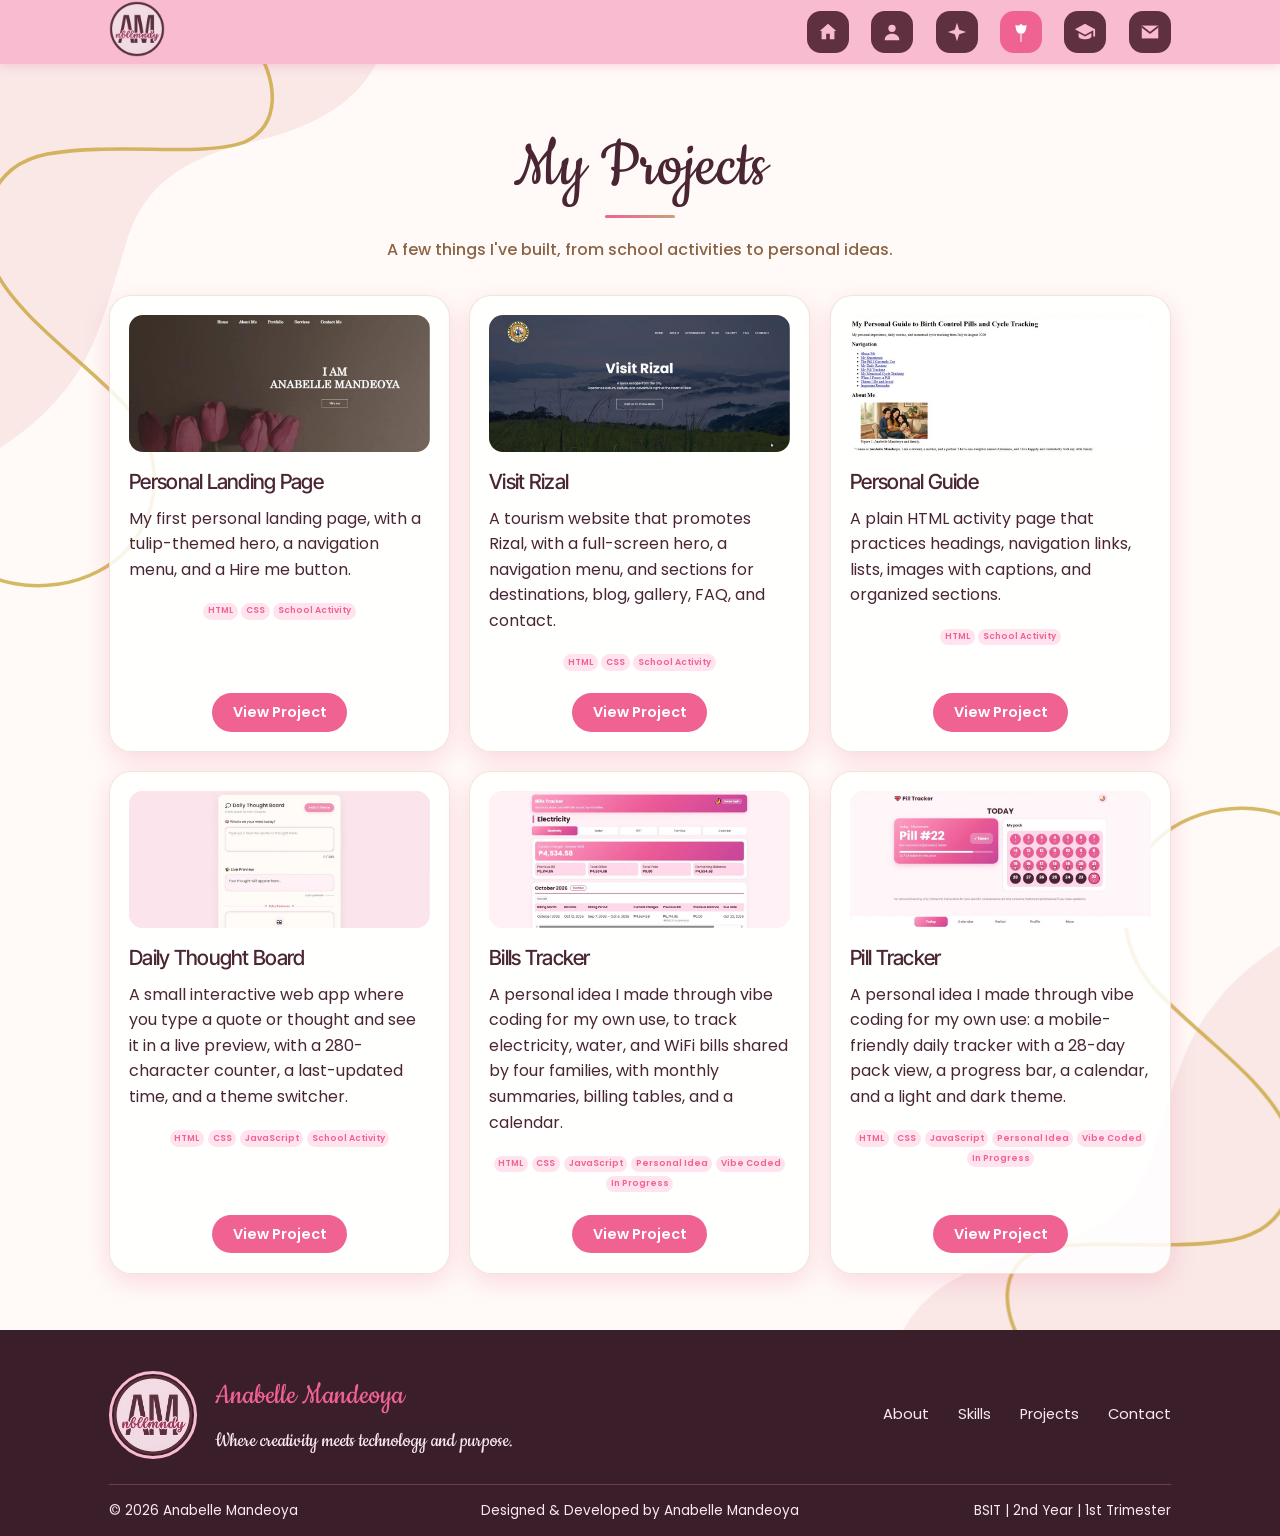
==== commit 039f1197: "Add files via upload" ====
--- a/projects.html
+++ b/projects.html
@@ -469,9 +469,7 @@
                 A personal idea I made through vibe coding for my own use, to
                 track electricity, water, and WiFi bills shared by four
                 families, with monthly summaries, billing tables, and a
-                calendar. I made it so I don't have to struggle recording data
-                and so I have a digital record, not only physical ones. It is
-                not finished yet, and I want to keep improving it over time.
+                calendar.
               </p>
               <div class="tags">
                 <span>HTML</span><span>CSS</span><span>JavaScript</span
@@ -495,10 +493,7 @@
               <p>
                 A personal idea I made through vibe coding for my own use: a
                 mobile-friendly daily tracker with a 28-day pack view, a
-                progress bar, a calendar, and a light and dark theme. I made it
-                so I don't have to struggle recording data and so I have a
-                digital record, not only physical ones. It is not finished yet,
-                and I want to keep improving it over time.
+                progress bar, a calendar, and a light and dark theme.
               </p>
               <div class="tags">
                 <span>HTML</span><span>CSS</span><span>JavaScript</span
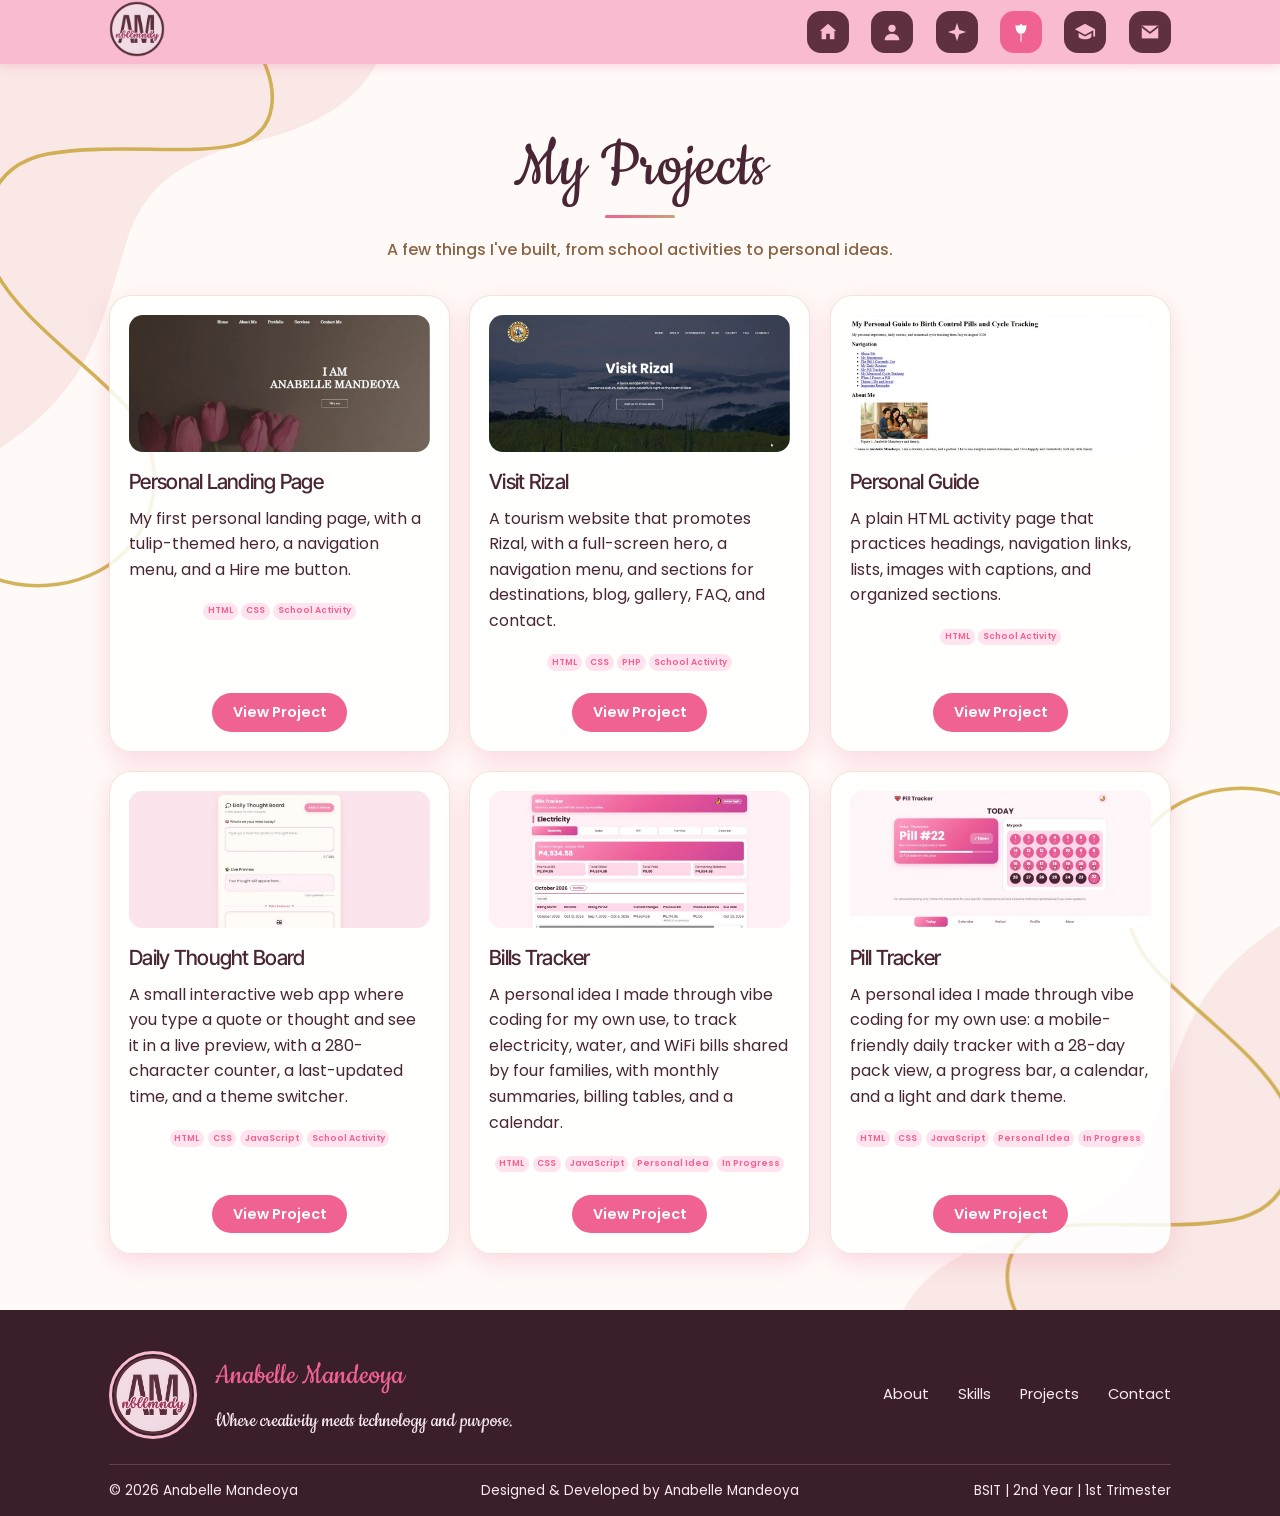
==== commit 1c4071cd: "Add files via upload" ====
--- a/projects.html
+++ b/projects.html
@@ -405,7 +405,7 @@
                 FAQ, and contact.
               </p>
               <div class="tags">
-                <span>HTML</span><span>CSS</span><span>School Activity</span>
+                <span>HTML</span><span>CSS</span><span>PHP</span><span>School Activity</span>
               </div>
               <a
                 class="btn"
@@ -473,8 +473,7 @@
               </p>
               <div class="tags">
                 <span>HTML</span><span>CSS</span><span>JavaScript</span
-                ><span>Personal Idea</span><span>Vibe Coded</span>
-                <span>In Progress</span>
+                ><span>Personal Idea</span><span>In Progress</span>
               </div>
               <a
                 class="btn"
@@ -497,8 +496,7 @@
               </p>
               <div class="tags">
                 <span>HTML</span><span>CSS</span><span>JavaScript</span
-                ><span>Personal Idea</span><span>Vibe Coded</span>
-                <span>In Progress</span>
+                ><span>Personal Idea</span><span>In Progress</span>
               </div>
               <a
                 class="btn"
